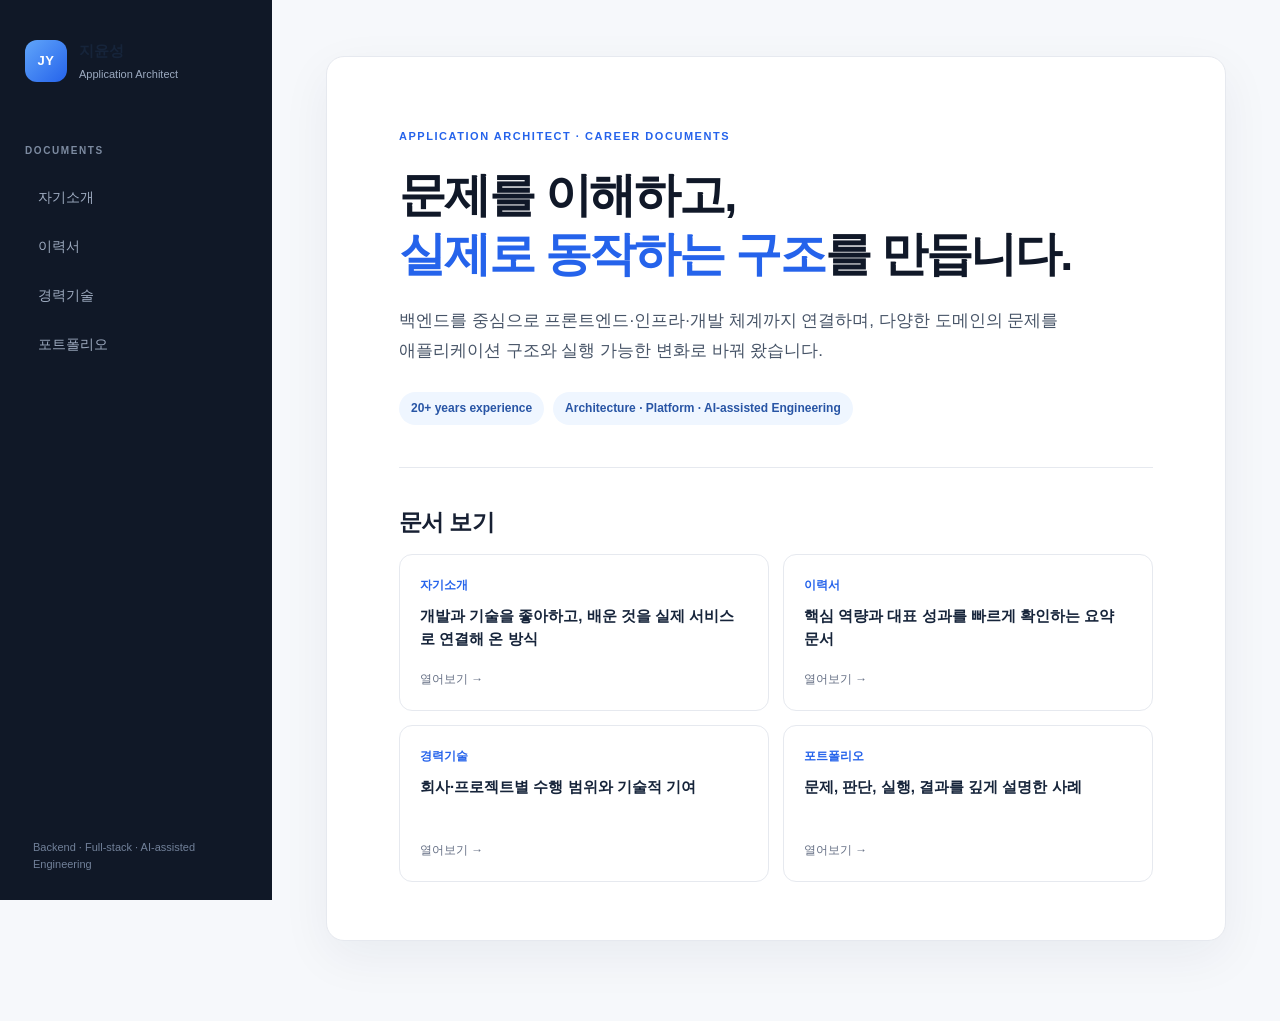
==== aa/index.html @ 3bf8e60a "chore: deploy career pages from resume source" ====
<!doctype html>
<html lang="ko"><head><meta charset="utf-8"><meta name="viewport" content="width=device-width, initial-scale=1">
<title>Application Architect · 지윤성</title><link rel="stylesheet" href="assets/style.css"></head><body>
<div class="site-shell"><aside class="sidebar"><a class="brand" href="index.html"><span class="brand-mark">JY</span><span><strong>지윤성</strong><small>Application Architect</small></span></a><div class="nav-label">DOCUMENTS</div><nav aria-label="문서 메뉴"><a class="nav-link" href="coverletter.html">자기소개</a><a class="nav-link" href="resume.html">이력서</a><a class="nav-link" href="career.html">경력기술</a><a class="nav-link" href="portfolio.html">포트폴리오</a></nav><div class="sidebar-foot">Backend · Full-stack · AI-assisted Engineering</div></aside>
<main class="content"><div class="content-inner"><section class="hero"><p class="eyebrow">APPLICATION ARCHITECT · CAREER DOCUMENTS</p><h1>문제를 이해하고,<br><span>실제로 동작하는 구조</span>를 만듭니다.</h1><p class="hero-copy">백엔드를 중심으로 프론트엔드·인프라·개발 체계까지 연결하며, 다양한 도메인의 문제를 애플리케이션 구조와 실행 가능한 변화로 바꿔 왔습니다.</p><div class="hero-meta"><span>20+ years experience</span><span>Architecture · Platform · AI-assisted Engineering</span></div></section><section class="document-grid"><h2>문서 보기</h2><div class="cards"><a class="doc-card" href="coverletter.html"><span>자기소개</span><strong>개발과 기술을 좋아하고, 배운 것을 실제 서비스로 연결해 온 방식</strong><em>열어보기 →</em></a><a class="doc-card" href="resume.html"><span>이력서</span><strong>핵심 역량과 대표 성과를 빠르게 확인하는 요약 문서</strong><em>열어보기 →</em></a><a class="doc-card" href="career.html"><span>경력기술</span><strong>회사·프로젝트별 수행 범위와 기술적 기여</strong><em>열어보기 →</em></a><a class="doc-card" href="portfolio.html"><span>포트폴리오</span><strong>문제, 판단, 실행, 결과를 깊게 설명한 사례</strong><em>열어보기 →</em></a></div></section></div></main></div></body></html>
---- aa/assets/style.css ----
:root{--ink:#172033;--muted:#667085;--line:#e6e9ef;--accent:#2563eb;--accent-soft:#eff6ff;--paper:#fff;--canvas:#f6f8fb}*{box-sizing:border-box}html{scroll-behavior:smooth}body{margin:0;background:var(--canvas);color:var(--ink);font-family:Inter,"Noto Sans KR","Apple SD Gothic Neo",Arial,sans-serif;line-height:1.72}.site-shell{display:flex;min-height:100vh}.sidebar{position:fixed;inset:0 auto 0 0;width:272px;background:#101827;color:#e5e7eb;padding:38px 25px 26px;display:flex;flex-direction:column}.brand{display:flex;align-items:center;gap:12px;color:#fff;text-decoration:none;margin-bottom:58px}.brand-mark{display:grid;place-items:center;width:42px;height:42px;border-radius:12px;background:linear-gradient(135deg,#60a5fa,#2563eb);font-size:13px;font-weight:800;letter-spacing:.04em}.brand strong{display:block;font-size:15px;letter-spacing:.01em}.brand small{display:block;color:#9caac0;font-size:11px;margin-top:1px}.nav-label{color:#7d8ba1;font-size:10px;letter-spacing:.16em;font-weight:700;margin:0 0 12px}.nav-link{display:block;color:#9eabc0;text-decoration:none;padding:11px 13px;border-radius:9px;font-size:14px;margin:3px 0;transition:background .2s,color .2s}.nav-link:hover{background:#1a2940;color:#fff}.nav-link.active{background:#1d4ed8;color:#fff;font-weight:700}.sidebar-foot{margin-top:auto;color:#718099;font-size:11px;line-height:1.6;padding:0 8px}.content{width:calc(100% - 272px);margin-left:272px;padding:56px 54px 80px}.content-inner{max-width:920px;margin:0 auto;background:var(--paper);border:1px solid var(--line);border-radius:18px;padding:58px 72px;box-shadow:0 16px 50px rgba(19,36,68,.06)}h1{font-size:34px;line-height:1.25;letter-spacing:-.045em;margin:0 0 28px;color:#101828}h2{font-size:23px;line-height:1.35;letter-spacing:-.03em;margin:42px 0 16px;padding-bottom:10px;border-bottom:1px solid var(--line)}h3{font-size:18px;line-height:1.4;margin:30px 0 9px;color:#1d3557}h4{font-size:15px;margin:23px 0 7px}p{margin:0 0 17px;color:#344054}strong{color:#16243a}a{color:var(--accent)}ul,ol{padding-left:23px;margin:8px 0 20px}li{padding-left:4px;margin:5px 0}li::marker{color:#6b8fdc}table{width:100%;border-collapse:collapse;margin:20px 0 26px;font-size:14px}th,td{text-align:left;border:1px solid var(--line);padding:10px 12px;vertical-align:top}th{background:#f7f9fc;color:#344054;font-weight:700}pre{overflow:auto;padding:17px 19px;border-radius:10px;background:#101827;color:#e5e7eb;font-size:12px;line-height:1.6;margin:20px 0}code{padding:2px 5px;border-radius:4px;background:#f0f4fa;color:#1d4ed8;font-size:.9em}.hero{padding:12px 0 42px;border-bottom:1px solid var(--line)}.eyebrow{color:var(--accent);font-size:11px;font-weight:800;letter-spacing:.14em;margin-bottom:20px}.hero h1{font-size:47px;margin-bottom:23px}.hero h1 span{color:var(--accent)}.hero-copy{max-width:680px;font-size:17px;color:#475467}.hero-meta{display:flex;flex-wrap:wrap;gap:9px;margin-top:27px}.hero-meta span{background:var(--accent-soft);color:#2855a5;border-radius:999px;padding:6px 12px;font-size:12px;font-weight:700}.document-grid h2{border:0;padding:0;margin-top:39px}.cards{display:grid;grid-template-columns:repeat(2,minmax(0,1fr));gap:14px}.doc-card{display:flex;flex-direction:column;min-height:157px;padding:20px;border:1px solid var(--line);border-radius:13px;color:var(--ink);text-decoration:none;transition:transform .2s,box-shadow .2s,border-color .2s}.doc-card:hover{transform:translateY(-2px);border-color:#9dbcfb;box-shadow:0 9px 24px rgba(37,99,235,.11)}.doc-card span{color:var(--accent);font-size:12px;font-weight:800;margin-bottom:10px}.doc-card strong{font-size:15px;line-height:1.5}.doc-card em{font-size:12px;font-style:normal;color:var(--muted);margin-top:auto;padding-top:14px}@media(max-width:820px){.sidebar{position:static;width:100%;padding:20px 20px 16px}.site-shell{display:block}.brand{margin-bottom:17px}.nav-label,.sidebar-foot{display:none}.sidebar nav{display:flex;gap:5px;overflow:auto}.nav-link{white-space:nowrap;padding:8px 10px;font-size:13px}.content{width:100%;margin:0;padding:18px 12px 36px}.content-inner{padding:34px 24px;border-radius:13px}.hero h1{font-size:35px}.cards{grid-template-columns:1fr}}@media print{body{background:#fff}.sidebar{display:none}.content{width:100%;margin:0;padding:0}.content-inner{border:0;box-shadow:none;padding:0;max-width:none}.content-inner h1{font-size:25px}}
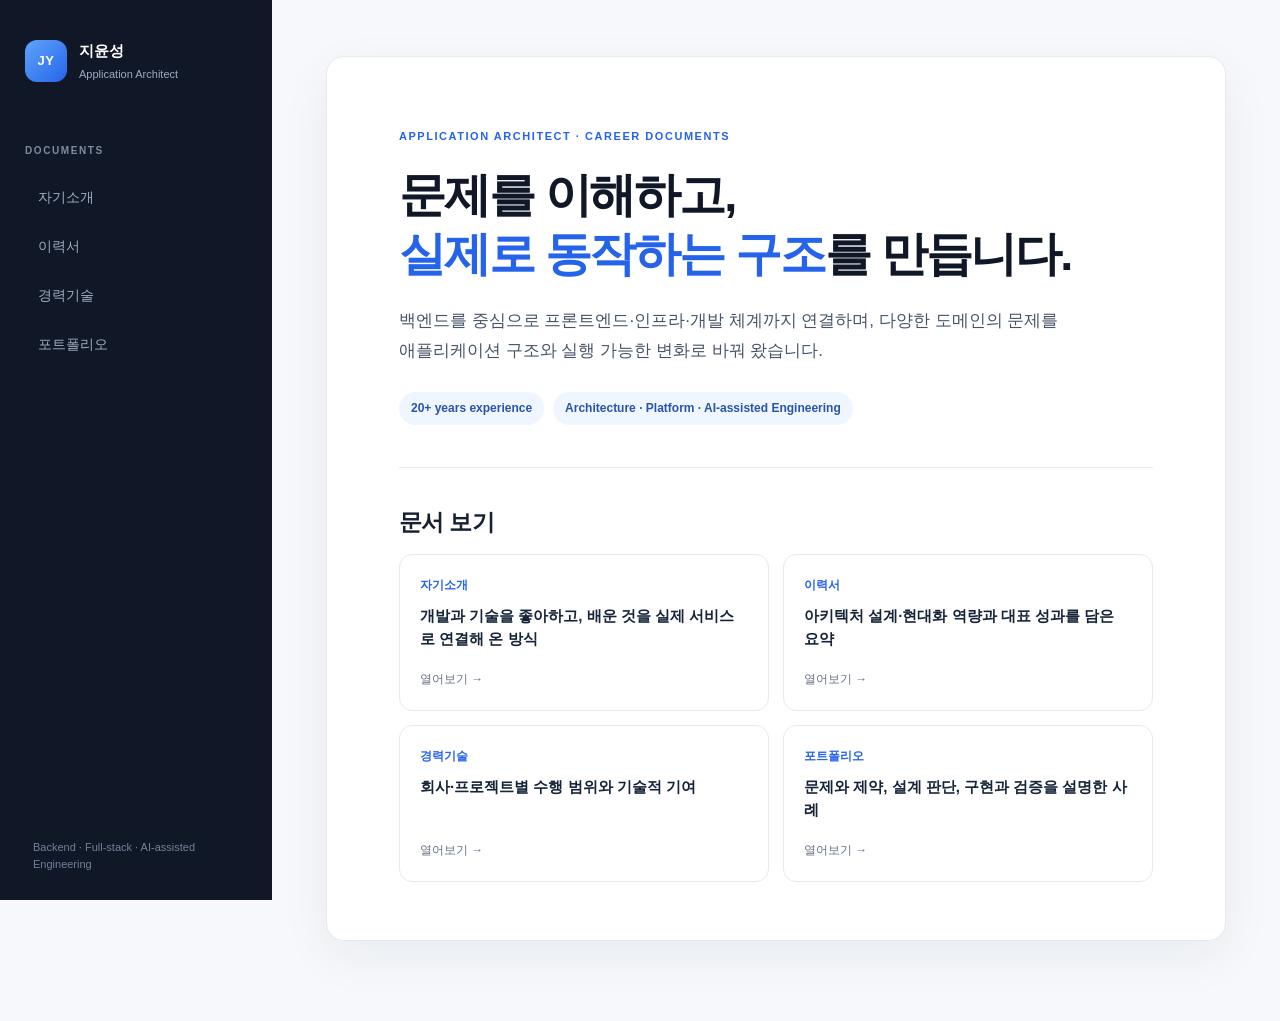
==== commit cdb6eea1: "chore: deploy career pages from resume source" ====
--- a/aa/index.html
+++ b/aa/index.html
@@ -2,4 +2,4 @@
 <html lang="ko"><head><meta charset="utf-8"><meta name="viewport" content="width=device-width, initial-scale=1">
 <title>Application Architect · 지윤성</title><link rel="stylesheet" href="assets/style.css"></head><body>
 <div class="site-shell"><aside class="sidebar"><a class="brand" href="index.html"><span class="brand-mark">JY</span><span><strong>지윤성</strong><small>Application Architect</small></span></a><div class="nav-label">DOCUMENTS</div><nav aria-label="문서 메뉴"><a class="nav-link" href="coverletter.html">자기소개</a><a class="nav-link" href="resume.html">이력서</a><a class="nav-link" href="career.html">경력기술</a><a class="nav-link" href="portfolio.html">포트폴리오</a></nav><div class="sidebar-foot">Backend · Full-stack · AI-assisted Engineering</div></aside>
-<main class="content"><div class="content-inner"><section class="hero"><p class="eyebrow">APPLICATION ARCHITECT · CAREER DOCUMENTS</p><h1>문제를 이해하고,<br><span>실제로 동작하는 구조</span>를 만듭니다.</h1><p class="hero-copy">백엔드를 중심으로 프론트엔드·인프라·개발 체계까지 연결하며, 다양한 도메인의 문제를 애플리케이션 구조와 실행 가능한 변화로 바꿔 왔습니다.</p><div class="hero-meta"><span>20+ years experience</span><span>Architecture · Platform · AI-assisted Engineering</span></div></section><section class="document-grid"><h2>문서 보기</h2><div class="cards"><a class="doc-card" href="coverletter.html"><span>자기소개</span><strong>개발과 기술을 좋아하고, 배운 것을 실제 서비스로 연결해 온 방식</strong><em>열어보기 →</em></a><a class="doc-card" href="resume.html"><span>이력서</span><strong>핵심 역량과 대표 성과를 빠르게 확인하는 요약 문서</strong><em>열어보기 →</em></a><a class="doc-card" href="career.html"><span>경력기술</span><strong>회사·프로젝트별 수행 범위와 기술적 기여</strong><em>열어보기 →</em></a><a class="doc-card" href="portfolio.html"><span>포트폴리오</span><strong>문제, 판단, 실행, 결과를 깊게 설명한 사례</strong><em>열어보기 →</em></a></div></section></div></main></div></body></html>+<main class="content"><div class="content-inner"><section class="hero"><p class="eyebrow">APPLICATION ARCHITECT · CAREER DOCUMENTS</p><h1>문제를 이해하고,<br><span>실제로 동작하는 구조</span>를 만듭니다.</h1><p class="hero-copy">백엔드를 중심으로 프론트엔드·인프라·개발 체계까지 연결하며, 다양한 도메인의 문제를 애플리케이션 구조와 실행 가능한 변화로 바꿔 왔습니다.</p><div class="hero-meta"><span>20+ years experience</span><span>Architecture · Platform · AI-assisted Engineering</span></div></section><section class="document-grid"><h2>문서 보기</h2><div class="cards"><a class="doc-card" href="coverletter.html"><span>자기소개</span><strong>개발과 기술을 좋아하고, 배운 것을 실제 서비스로 연결해 온 방식</strong><em>열어보기 →</em></a><a class="doc-card" href="resume.html"><span>이력서</span><strong>아키텍처 설계·현대화 역량과 대표 성과를 담은 요약</strong><em>열어보기 →</em></a><a class="doc-card" href="career.html"><span>경력기술</span><strong>회사·프로젝트별 수행 범위와 기술적 기여</strong><em>열어보기 →</em></a><a class="doc-card" href="portfolio.html"><span>포트폴리오</span><strong>문제와 제약, 설계 판단, 구현과 검증을 설명한 사례</strong><em>열어보기 →</em></a></div></section></div></main></div></body></html>
--- a/aa/assets/style.css
+++ b/aa/assets/style.css
@@ -1 +1 @@
-:root{--ink:#172033;--muted:#667085;--line:#e6e9ef;--accent:#2563eb;--accent-soft:#eff6ff;--paper:#fff;--canvas:#f6f8fb}*{box-sizing:border-box}html{scroll-behavior:smooth}body{margin:0;background:var(--canvas);color:var(--ink);font-family:Inter,"Noto Sans KR","Apple SD Gothic Neo",Arial,sans-serif;line-height:1.72}.site-shell{display:flex;min-height:100vh}.sidebar{position:fixed;inset:0 auto 0 0;width:272px;background:#101827;color:#e5e7eb;padding:38px 25px 26px;display:flex;flex-direction:column}.brand{display:flex;align-items:center;gap:12px;color:#fff;text-decoration:none;margin-bottom:58px}.brand-mark{display:grid;place-items:center;width:42px;height:42px;border-radius:12px;background:linear-gradient(135deg,#60a5fa,#2563eb);font-size:13px;font-weight:800;letter-spacing:.04em}.brand strong{display:block;font-size:15px;letter-spacing:.01em}.brand small{display:block;color:#9caac0;font-size:11px;margin-top:1px}.nav-label{color:#7d8ba1;font-size:10px;letter-spacing:.16em;font-weight:700;margin:0 0 12px}.nav-link{display:block;color:#9eabc0;text-decoration:none;padding:11px 13px;border-radius:9px;font-size:14px;margin:3px 0;transition:background .2s,color .2s}.nav-link:hover{background:#1a2940;color:#fff}.nav-link.active{background:#1d4ed8;color:#fff;font-weight:700}.sidebar-foot{margin-top:auto;color:#718099;font-size:11px;line-height:1.6;padding:0 8px}.content{width:calc(100% - 272px);margin-left:272px;padding:56px 54px 80px}.content-inner{max-width:920px;margin:0 auto;background:var(--paper);border:1px solid var(--line);border-radius:18px;padding:58px 72px;box-shadow:0 16px 50px rgba(19,36,68,.06)}h1{font-size:34px;line-height:1.25;letter-spacing:-.045em;margin:0 0 28px;color:#101828}h2{font-size:23px;line-height:1.35;letter-spacing:-.03em;margin:42px 0 16px;padding-bottom:10px;border-bottom:1px solid var(--line)}h3{font-size:18px;line-height:1.4;margin:30px 0 9px;color:#1d3557}h4{font-size:15px;margin:23px 0 7px}p{margin:0 0 17px;color:#344054}strong{color:#16243a}a{color:var(--accent)}ul,ol{padding-left:23px;margin:8px 0 20px}li{padding-left:4px;margin:5px 0}li::marker{color:#6b8fdc}table{width:100%;border-collapse:collapse;margin:20px 0 26px;font-size:14px}th,td{text-align:left;border:1px solid var(--line);padding:10px 12px;vertical-align:top}th{background:#f7f9fc;color:#344054;font-weight:700}pre{overflow:auto;padding:17px 19px;border-radius:10px;background:#101827;color:#e5e7eb;font-size:12px;line-height:1.6;margin:20px 0}code{padding:2px 5px;border-radius:4px;background:#f0f4fa;color:#1d4ed8;font-size:.9em}.hero{padding:12px 0 42px;border-bottom:1px solid var(--line)}.eyebrow{color:var(--accent);font-size:11px;font-weight:800;letter-spacing:.14em;margin-bottom:20px}.hero h1{font-size:47px;margin-bottom:23px}.hero h1 span{color:var(--accent)}.hero-copy{max-width:680px;font-size:17px;color:#475467}.hero-meta{display:flex;flex-wrap:wrap;gap:9px;margin-top:27px}.hero-meta span{background:var(--accent-soft);color:#2855a5;border-radius:999px;padding:6px 12px;font-size:12px;font-weight:700}.document-grid h2{border:0;padding:0;margin-top:39px}.cards{display:grid;grid-template-columns:repeat(2,minmax(0,1fr));gap:14px}.doc-card{display:flex;flex-direction:column;min-height:157px;padding:20px;border:1px solid var(--line);border-radius:13px;color:var(--ink);text-decoration:none;transition:transform .2s,box-shadow .2s,border-color .2s}.doc-card:hover{transform:translateY(-2px);border-color:#9dbcfb;box-shadow:0 9px 24px rgba(37,99,235,.11)}.doc-card span{color:var(--accent);font-size:12px;font-weight:800;margin-bottom:10px}.doc-card strong{font-size:15px;line-height:1.5}.doc-card em{font-size:12px;font-style:normal;color:var(--muted);margin-top:auto;padding-top:14px}@media(max-width:820px){.sidebar{position:static;width:100%;padding:20px 20px 16px}.site-shell{display:block}.brand{margin-bottom:17px}.nav-label,.sidebar-foot{display:none}.sidebar nav{display:flex;gap:5px;overflow:auto}.nav-link{white-space:nowrap;padding:8px 10px;font-size:13px}.content{width:100%;margin:0;padding:18px 12px 36px}.content-inner{padding:34px 24px;border-radius:13px}.hero h1{font-size:35px}.cards{grid-template-columns:1fr}}@media print{body{background:#fff}.sidebar{display:none}.content{width:100%;margin:0;padding:0}.content-inner{border:0;box-shadow:none;padding:0;max-width:none}.content-inner h1{font-size:25px}}+:root{--ink:#172033;--muted:#667085;--line:#e6e9ef;--accent:#2563eb;--accent-soft:#eff6ff;--paper:#fff;--canvas:#f6f8fb}*{box-sizing:border-box}html{scroll-behavior:smooth}body{margin:0;background:var(--canvas);color:var(--ink);font-family:Inter,"Noto Sans KR","Apple SD Gothic Neo",Arial,sans-serif;line-height:1.72}.site-shell{display:flex;min-height:100vh}.sidebar{position:fixed;inset:0 auto 0 0;width:272px;background:#101827;color:#e5e7eb;padding:38px 25px 26px;display:flex;flex-direction:column}.brand{display:flex;align-items:center;gap:12px;color:#fff;text-decoration:none;margin-bottom:58px}.brand-mark{display:grid;place-items:center;width:42px;height:42px;border-radius:12px;background:linear-gradient(135deg,#60a5fa,#2563eb);font-size:13px;font-weight:800;letter-spacing:.04em}.brand strong{color:#fff;display:block;font-size:15px;letter-spacing:.01em}.brand small{display:block;color:#9caac0;font-size:11px;margin-top:1px}.nav-label{color:#7d8ba1;font-size:10px;letter-spacing:.16em;font-weight:700;margin:0 0 12px}.nav-link{display:block;color:#9eabc0;text-decoration:none;padding:11px 13px;border-radius:9px;font-size:14px;margin:3px 0;transition:background .2s,color .2s}.nav-link:hover{background:#1a2940;color:#fff}.nav-link.active{background:#1d4ed8;color:#fff;font-weight:700}.sidebar-foot{margin-top:auto;color:#718099;font-size:11px;line-height:1.6;padding:0 8px}.content{width:calc(100% - 272px);margin-left:272px;padding:56px 54px 80px}.content-inner{max-width:920px;margin:0 auto;background:var(--paper);border:1px solid var(--line);border-radius:18px;padding:58px 72px;box-shadow:0 16px 50px rgba(19,36,68,.06)}h1{font-size:34px;line-height:1.25;letter-spacing:-.045em;margin:0 0 28px;color:#101828}h2{font-size:23px;line-height:1.35;letter-spacing:-.03em;margin:42px 0 16px;padding-bottom:10px;border-bottom:1px solid var(--line)}h3{font-size:18px;line-height:1.4;margin:30px 0 9px;color:#1d3557}h4{font-size:15px;margin:23px 0 7px}p{margin:0 0 17px;color:#344054}strong{color:#16243a}a{color:var(--accent)}ul,ol{padding-left:23px;margin:8px 0 20px}li{padding-left:4px;margin:5px 0}li::marker{color:#6b8fdc}table{width:100%;border-collapse:collapse;margin:20px 0 26px;font-size:14px}th,td{text-align:left;border:1px solid var(--line);padding:10px 12px;vertical-align:top}th{background:#f7f9fc;color:#344054;font-weight:700}.mermaid{overflow:auto;padding:12px 0;margin:20px 0;text-align:center;background:#fbfcfe;border:1px solid var(--line);border-radius:10px}pre{overflow:auto;padding:17px 19px;border-radius:10px;background:#101827;color:#e5e7eb;font-size:12px;line-height:1.6;margin:20px 0}code{padding:2px 5px;border-radius:4px;background:#f0f4fa;color:#1d4ed8;font-size:.9em}.hero{padding:12px 0 42px;border-bottom:1px solid var(--line)}.eyebrow{color:var(--accent);font-size:11px;font-weight:800;letter-spacing:.14em;margin-bottom:20px}.hero h1{font-size:47px;margin-bottom:23px}.hero h1 span{color:var(--accent)}.hero-copy{max-width:680px;font-size:17px;color:#475467}.hero-meta{display:flex;flex-wrap:wrap;gap:9px;margin-top:27px}.hero-meta span{background:var(--accent-soft);color:#2855a5;border-radius:999px;padding:6px 12px;font-size:12px;font-weight:700}.document-grid h2{border:0;padding:0;margin-top:39px}.cards{display:grid;grid-template-columns:repeat(2,minmax(0,1fr));gap:14px}.doc-card{display:flex;flex-direction:column;min-height:157px;padding:20px;border:1px solid var(--line);border-radius:13px;color:var(--ink);text-decoration:none;transition:transform .2s,box-shadow .2s,border-color .2s}.doc-card:hover{transform:translateY(-2px);border-color:#9dbcfb;box-shadow:0 9px 24px rgba(37,99,235,.11)}.doc-card span{color:var(--accent);font-size:12px;font-weight:800;margin-bottom:10px}.doc-card strong{font-size:15px;line-height:1.5}.doc-card em{font-size:12px;font-style:normal;color:var(--muted);margin-top:auto;padding-top:14px}@media(max-width:820px){.sidebar{position:static;width:100%;padding:20px 20px 16px}.site-shell{display:block}.brand{margin-bottom:17px}.nav-label,.sidebar-foot{display:none}.sidebar nav{display:flex;gap:5px;overflow:auto}.nav-link{white-space:nowrap;padding:8px 10px;font-size:13px}.content{width:100%;margin:0;padding:18px 12px 36px}.content-inner{padding:34px 24px;border-radius:13px}.hero h1{font-size:35px}.cards{grid-template-columns:1fr}}@media print{body{background:#fff}.sidebar{display:none}.content{width:100%;margin:0;padding:0}.content-inner{border:0;box-shadow:none;padding:0;max-width:none}.content-inner h1{font-size:25px}}
